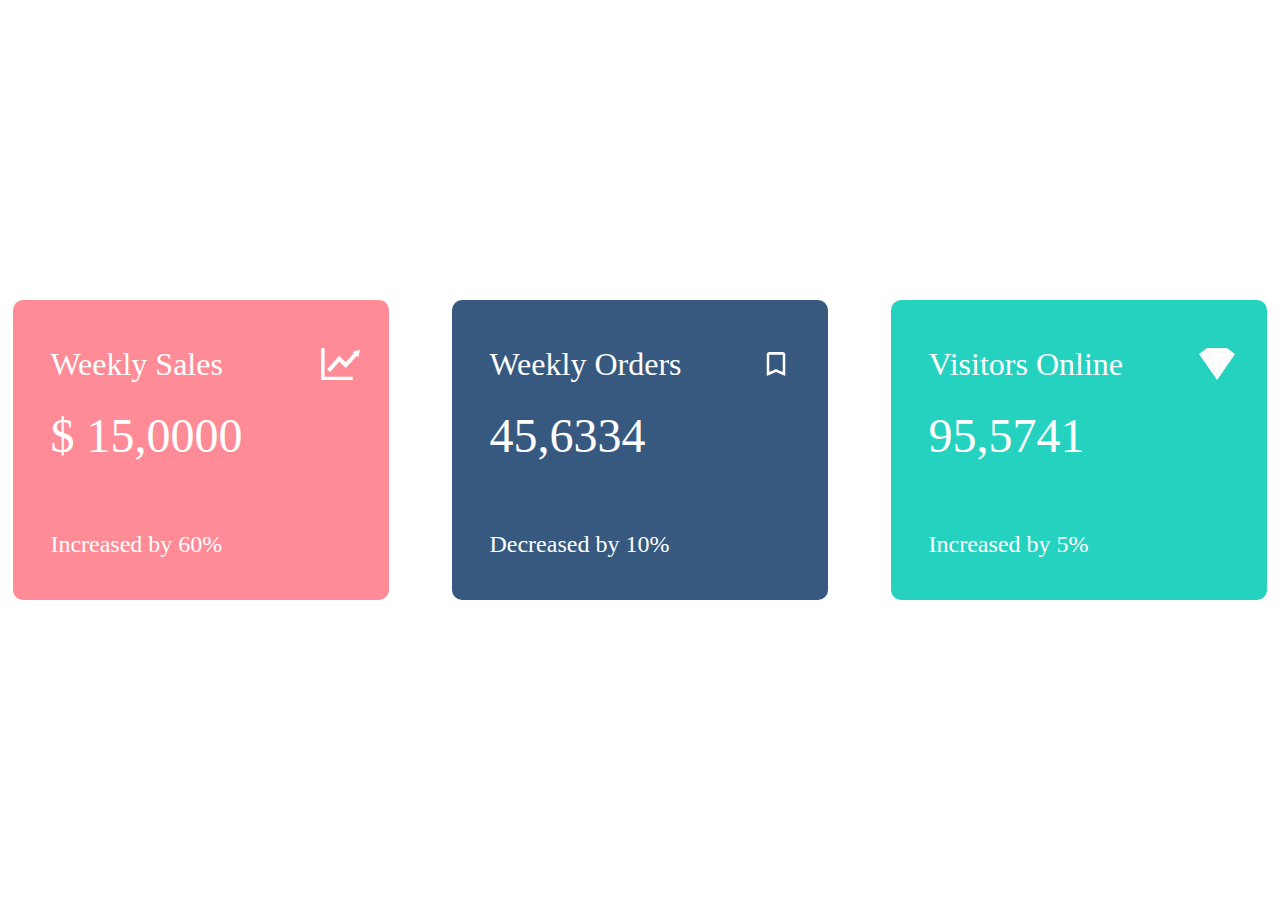
==== card.html @ 99e57097 "release card module v1.0" ====
<!DOCTYPE html>
<html lang="en">
<head>
    <meta charset="UTF-8">
    <meta name="viewport" content="width=device-width, initial-scale=1">
    <title>flexBoxCard</title>
    <link rel="stylesheet" href="./css/reset.css">
    <link rel="stylesheet" href="./css/cardStyle.css">
</head>
<body>
    <div class="cardBlock">
        <div class="card">
        <ul>
            <li>Weekly Sales<img src="./images/cardChart.png" alt="Chart"></li>
            <li>$ 15,0000</li>
            <li>Increased by 60%</li>
        </ul>
    </div>
        <div class="card">
            <ul>
                <li>Weekly Orders<img src="./images/cardBookmark.png" alt="Bookmarks"></li>
                <li>45,6334</li>
                <li>Decreased by 10%</li>
            </ul>
        </div>
        <div class="card">
            <ul>
                <li>Visitors Online<img src="./images/cardDiamond.png" alt="Chart"></li>
                <li>95,5741</li>
                <li>Increased by 5%</li>
            </ul>
        </div>
    </div>


</body>
</html>
---- css/cardStyle.css ----
.cardBlock {
    display: flex;
    justify-content: center;
    align-items: center;
    flex-direction: row;
    padding: 0 1%;
    height: 100vh;
}

.card {
    display: flex;
    /*justify-content: center;
    align-items: center;*/
    flex-direction: column;
    height: 300px;
    width: 500px;
    background: #ff8b97;
    border-radius: 10px;
    color: white;
    z-index: 0;
}

.card li {
    margin: 0 0 0 10%;
}

.card li:first-child {
    padding-top: 1.5em;
    font-size: 2em;
}

.card li:nth-child(2) {
    font-size: 3em;
}

.card li:nth-child(3) {
    font-size: 1.5em;
    padding-top: 3em;
}

.card:nth-child(2){
    background: #375980;
}

.card:nth-child(3){
    background: #24d2bf;
}

/*ul {
    display: flex;
    !*justify-content: center;
    align-items: center;*!
    flex-direction: column;

}*/

.card + .card {
    margin-left: 5%;
}

img {
    display: flex;
    position: relative;
    height: 1em;
    top: -1em;
    left: 80%;
}
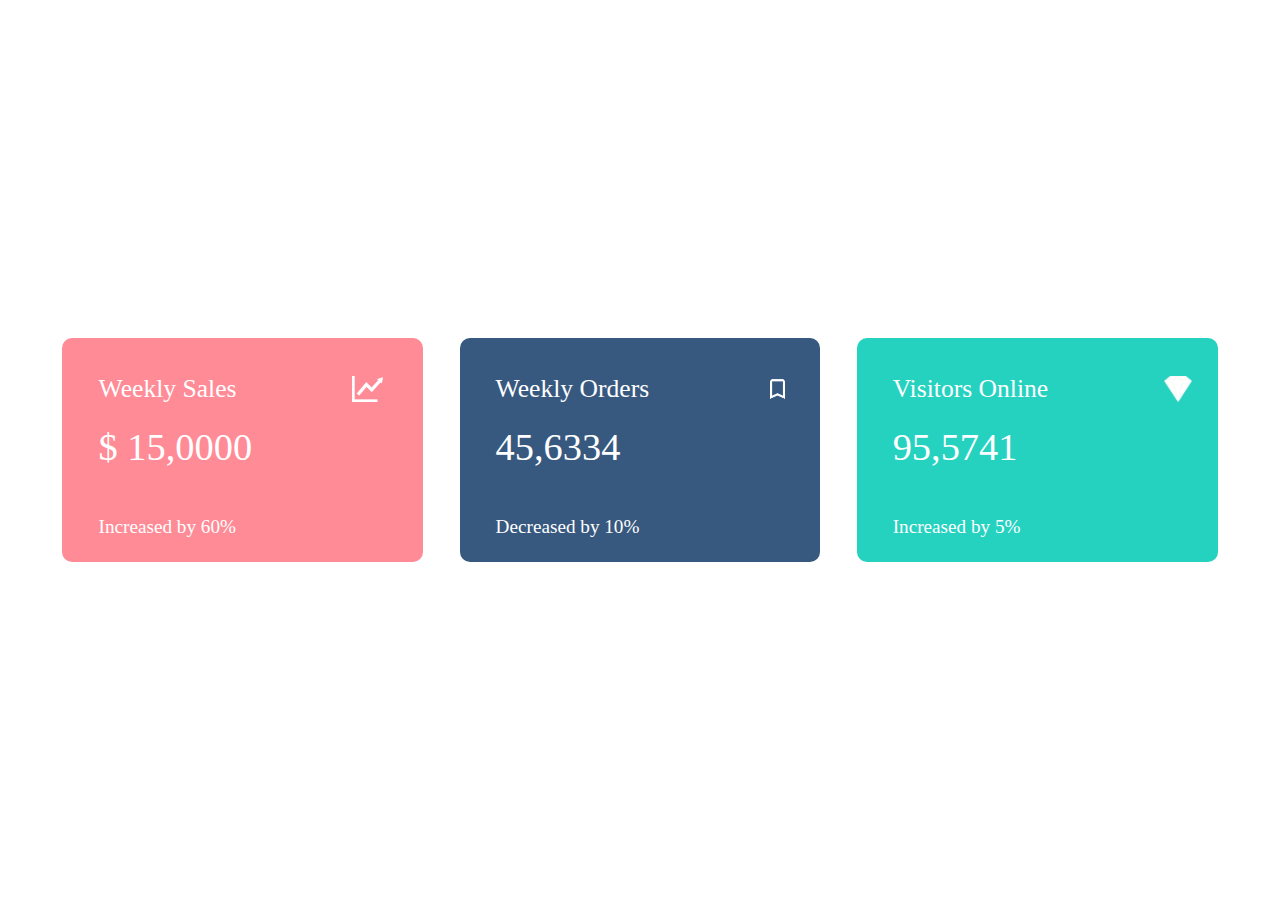
==== commit 572985d2: "flex bugfix ))" ====
--- a/card.html
+++ b/card.html
@@ -9,27 +9,21 @@
 </head>
 <body>
     <div class="cardBlock">
-        <div class="card">
-        <ul>
+        <ul class="card">
             <li>Weekly Sales<img src="./images/cardChart.png" alt="Chart"></li>
             <li>$ 15,0000</li>
             <li>Increased by 60%</li>
         </ul>
-    </div>
-        <div class="card">
-            <ul>
+            <ul class="card">
                 <li>Weekly Orders<img src="./images/cardBookmark.png" alt="Bookmarks"></li>
                 <li>45,6334</li>
                 <li>Decreased by 10%</li>
             </ul>
-        </div>
-        <div class="card">
-            <ul>
+            <ul class="card">
                 <li>Visitors Online<img src="./images/cardDiamond.png" alt="Chart"></li>
                 <li>95,5741</li>
                 <li>Increased by 5%</li>
             </ul>
-        </div>
     </div>
 
 
--- a/css/cardStyle.css
+++ b/css/cardStyle.css
@@ -5,39 +5,28 @@
     justify-content: center;
     align-items: center;
     flex-direction: row;
-    padding: 0 1%;
-    height: 100vh;
+    padding: 0 3%;
+    min-height: 100vh;
+    flex-wrap: wrap;
 }
 
 .card {
     display: flex;
-    /*justify-content: center;
-    align-items: center;*/
     flex-direction: column;
-    height: 300px;
-    width: 500px;
+    height: 40%;
+    width: 30%;
     background: #ff8b97;
     border-radius: 10px;
     color: white;
     z-index: 0;
+    flex-shrink: 1;
+    min-height: 100%;
 }
 
-.card li {
-    margin: 0 0 0 10%;
-}
 
-.card li:first-child {
-    padding-top: 1.5em;
-    font-size: 2em;
-}
 
-.card li:nth-child(2) {
-    font-size: 3em;
-}
-
-.card li:nth-child(3) {
-    font-size: 1.5em;
-    padding-top: 3em;
+.card + .card {
+    margin-left: 3%;
 }
 
 .card:nth-child(2){
@@ -48,22 +37,34 @@
     background: #24d2bf;
 }
 
-/*ul {
+
+.card li {
     display: flex;
-    !*justify-content: center;
-    align-items: center;*!
-    flex-direction: column;
-
-}*/
-
-.card + .card {
-    margin-left: 5%;
+    margin:  0 10%;
+    min-height: 10vm;
 }
 
 img {
     display: flex;
     position: relative;
-    height: 1em;
-    top: -1em;
-    left: 80%;
-}+    height: 2vw;
+    right: -40%;
+    z-index: -1;
+}
+
+.card li:first-child {
+    margin-top: 3vw;
+    font-size: 2vw;
+}
+
+.card li:nth-child(2) {
+    margin-top: 2vw;
+    font-size: 3vw;
+}
+
+.card li:last-child {
+    font-size: 1.5vw;
+    margin-top: 4vw;
+    margin-bottom: 2vw;
+}
+
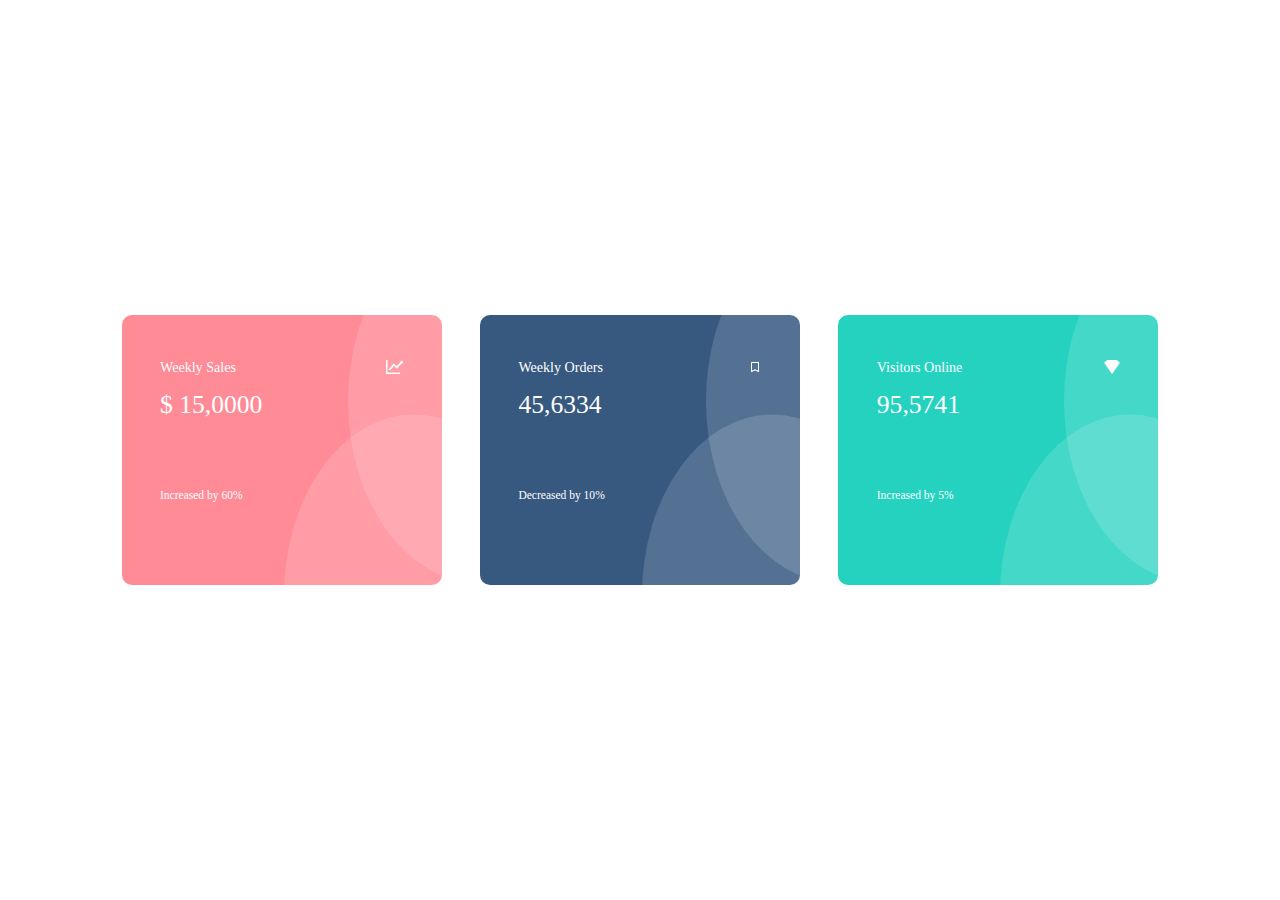
==== commit 25cc0c95: "release 1.1" ====
--- a/card.html
+++ b/card.html
@@ -9,21 +9,34 @@
 </head>
 <body>
     <div class="cardBlock">
-        <ul class="card">
-            <li>Weekly Sales<img src="./images/cardChart.png" alt="Chart"></li>
-            <li>$ 15,0000</li>
-            <li>Increased by 60%</li>
-        </ul>
-            <ul class="card">
+        <div  class="card">
+            <ul>
+                <li>Weekly Sales<img src="./images/cardChart.png" alt="Chart"></li>
+                <li>$ 15,0000</li>
+                <li>Increased by 60%</li>
+            </ul>
+            <div class="circle circle-a"></div>
+            <div class="circle circle-b"></div>
+        </div>
+        <div  class="card">
+            <ul>
                 <li>Weekly Orders<img src="./images/cardBookmark.png" alt="Bookmarks"></li>
                 <li>45,6334</li>
                 <li>Decreased by 10%</li>
             </ul>
-            <ul class="card">
+            <div class="circle circle-a"></div>
+            <div class="circle circle-b"></div>
+        </div>
+        <div  class="card">
+            <ul>
                 <li>Visitors Online<img src="./images/cardDiamond.png" alt="Chart"></li>
                 <li>95,5741</li>
                 <li>Increased by 5%</li>
             </ul>
+            <div class="circle circle-a"></div>
+            <div class="circle circle-b"></div>
+        </div>
+
     </div>
 
 
--- a/css/cardStyle.css
+++ b/css/cardStyle.css
@@ -5,28 +5,25 @@
     justify-content: center;
     align-items: center;
     flex-direction: row;
-    padding: 0 3%;
     min-height: 100vh;
-    flex-wrap: wrap;
 }
 
 .card {
     display: flex;
     flex-direction: column;
-    height: 40%;
-    width: 30%;
+    height: 30vh;
+    width: 25vw;
     background: #ff8b97;
     border-radius: 10px;
     color: white;
     z-index: 0;
-    flex-shrink: 1;
-    min-height: 100%;
+    /*overflow: hidden;*/
 }
 
 
 
 .card + .card {
-    margin-left: 3%;
+    margin-left: 3vw;
 }
 
 .card:nth-child(2){
@@ -40,31 +37,93 @@
 
 .card li {
     display: flex;
-    margin:  0 10%;
-    min-height: 10vm;
+    margin:  0 3vw;
+    justify-content: space-between;
 }
 
 img {
     display: flex;
     position: relative;
-    height: 2vw;
-    right: -40%;
+    height: 1.1vw;
     z-index: -1;
 }
 
 .card li:first-child {
-    margin-top: 3vw;
+    margin-top: 5vh;
+    font-size: 1.1vw;
+}
+
+.card li:nth-child(2) {
+    margin-top: 2vh;
     font-size: 2vw;
 }
 
-.card li:nth-child(2) {
-    margin-top: 2vw;
-    font-size: 3vw;
+.card li:last-child {
+    font-size: 0.9vw;
+    margin-top: 8vh;
+    margin-bottom: 2vh;
 }
 
-.card li:last-child {
-    font-size: 1.5vw;
-    margin-top: 4vw;
-    margin-bottom: 2vw;
+
+.circle {
+    display: flex;
+    position: relative;
+    width: 200px;
+    height: 200px;
+    border-radius: 50%;
+    transform: scale(1.3, 11);
+    background: white;
+    opacity: 15%;
+    z-index: 3;
 }
 
+.circle-a {
+    top: -50%;
+    right: -80%;
+}
+
+.circle-b {
+    bottom: -10%;
+    right: -60%;
+
+}
+
+@media screen and (max-device-width : 768px) and (orientation : portrait){
+
+    .cardBlock {
+        flex-direction: column;
+    }
+
+    .card {
+        height: 25vh;
+        width: 70vw;
+    }
+
+    .card + .card {
+        margin-left: 0;
+        margin-top: 3%;
+    }
+    .card li {
+        margin:  0 3vh;
+    }
+
+    img {
+        height: 2.5vh;
+    }
+
+    .card li:first-child {
+        margin-top: 5vh;
+        font-size: 2.5vh;
+    }
+
+    .card li:nth-child(2) {
+        margin-top: 1.5vh;
+        font-size: 4vh;
+    }
+
+    .card li:last-child {
+        font-size: 2vh;
+        margin-top: 4vh;
+    }
+
+}
